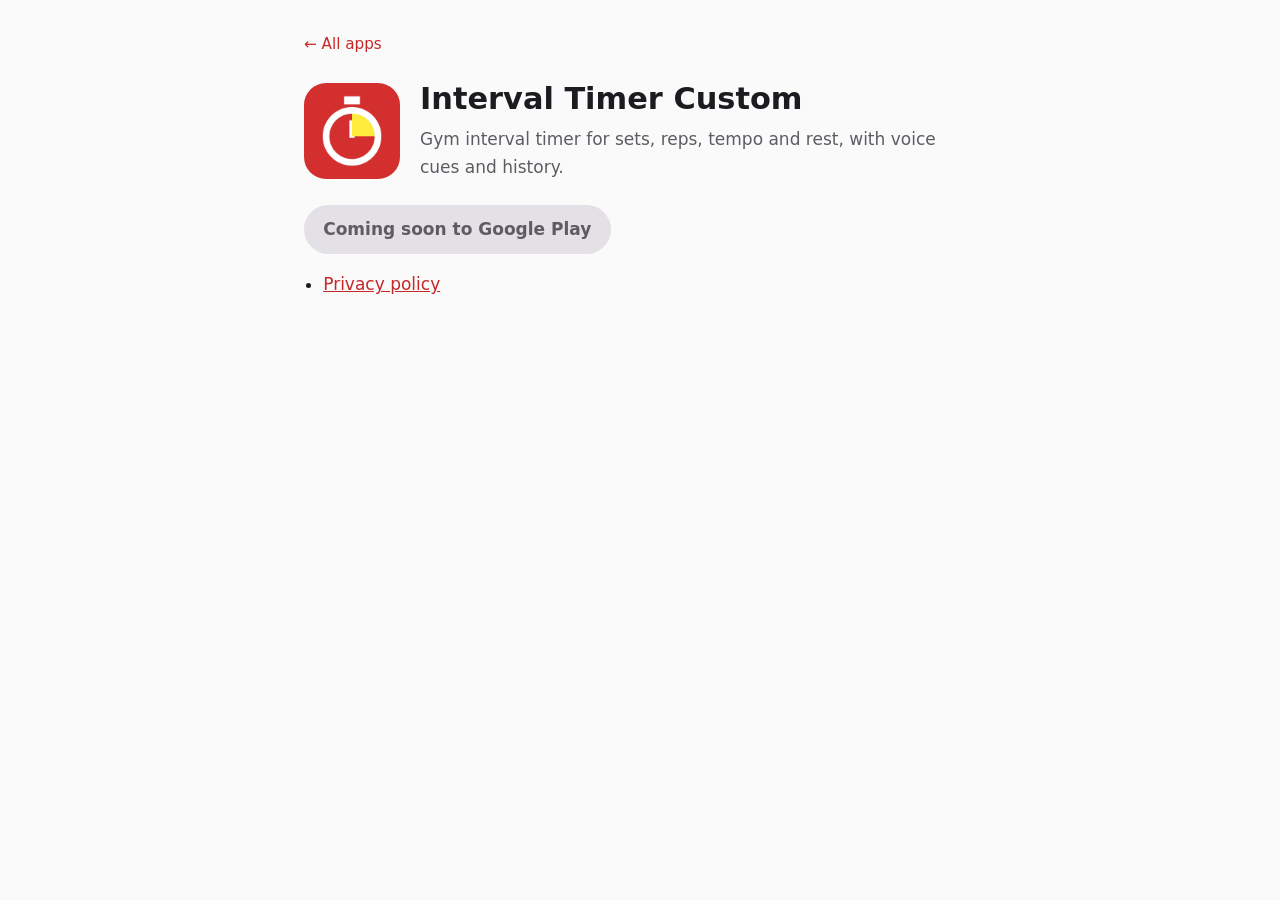
==== interval-timer/index.html @ 65e1c980 "Add apps website with Interval Timer Custom - Static home page, landing page and privacy policy, lig" ====
<!doctype html>
<html lang="en">
<head>
<meta charset="utf-8">
<meta name="viewport" content="width=device-width, initial-scale=1">
<title>Interval Timer Custom</title>
<meta name="description" content="Gym interval timer for sets, reps, tempo and rest, with voice cues and history.">
<link rel="stylesheet" href="../assets/style.css">
<link rel="icon" href="icon.png">
</head>
<body>
<main>
<p class="crumb"><a href="../">&larr; All apps</a></p>
<header class="app-head">
<img src="icon.png" alt="" width="96" height="96">
<div>
<h1>Interval Timer Custom</h1>
<p class="lede">Gym interval timer for sets, reps, tempo and rest, with voice cues and history.</p>
</div>
</header>
<p><span class="button disabled">Coming soon to Google Play</span></p>
<ul class="links">
<li><a href="privacy/">Privacy policy</a></li>
</ul>
</main>
</body>
</html>
---- assets/style.css ----
:root {
  color-scheme: light dark;
  --bg: #fafafa;
  --surface: #ffffff;
  --text: #1c1b1f;
  --muted: #5f5b63;
  --border: #e3e0e6;
  --accent: #c62828;
  --accent-text: #ffffff;
}

@media (prefers-color-scheme: dark) {
  :root {
    --bg: #121113;
    --surface: #1e1c20;
    --text: #ece9ef;
    --muted: #aaa5ae;
    --border: #353238;
    --accent: #ef5350;
    --accent-text: #1a0000;
  }
}

* { box-sizing: border-box; }

html { -webkit-text-size-adjust: 100%; }

body {
  margin: 0;
  background: var(--bg);
  color: var(--text);
  font: 17px/1.6 system-ui, -apple-system, "Segoe UI", Roboto, sans-serif;
  overflow-wrap: break-word;
}

main {
  max-width: 44rem;
  margin: 0 auto;
  padding: 2rem 16px 4rem;
}

a { color: var(--accent); }

h1 { font-size: 1.9rem; line-height: 1.25; margin: 0 0 .5rem; }
h2 { font-size: 1.25rem; margin: 2rem 0 .5rem; }

.lede { color: var(--muted); margin: 0; }

.crumb { margin: 0 0 1.5rem; font-size: .95rem; }
.crumb a { text-decoration: none; }

/* Home page app list */
.apps { list-style: none; padding: 0; margin: 2rem 0 0; display: grid; gap: 12px; }

.app-card {
  display: flex;
  align-items: center;
  gap: 16px;
  padding: 14px;
  background: var(--surface);
  border: 1px solid var(--border);
  border-radius: 16px;
  color: inherit;
  text-decoration: none;
}
.app-card:hover { border-color: var(--accent); }
.app-card img { width: 56px; height: 56px; border-radius: 12px; flex: none; }
.app-card strong { display: block; }
.app-card span span { color: var(--muted); font-size: .95rem; }

/* App landing page */
.app-head { display: flex; align-items: center; gap: 20px; margin-bottom: 1.5rem; }
.app-head img { width: 96px; height: 96px; border-radius: 22px; flex: none; }

@media (max-width: 420px) {
  .app-head { flex-direction: column; align-items: flex-start; }
}

.button {
  display: inline-block;
  padding: .7rem 1.2rem;
  border-radius: 999px;
  background: var(--accent);
  color: var(--accent-text);
  font-weight: 600;
  text-decoration: none;
}
.button.disabled { background: var(--border); color: var(--muted); }

.links { padding-left: 1.2rem; }

/* Privacy policy */
article h1 { margin-bottom: 1rem; }
article li { margin: .3rem 0; }
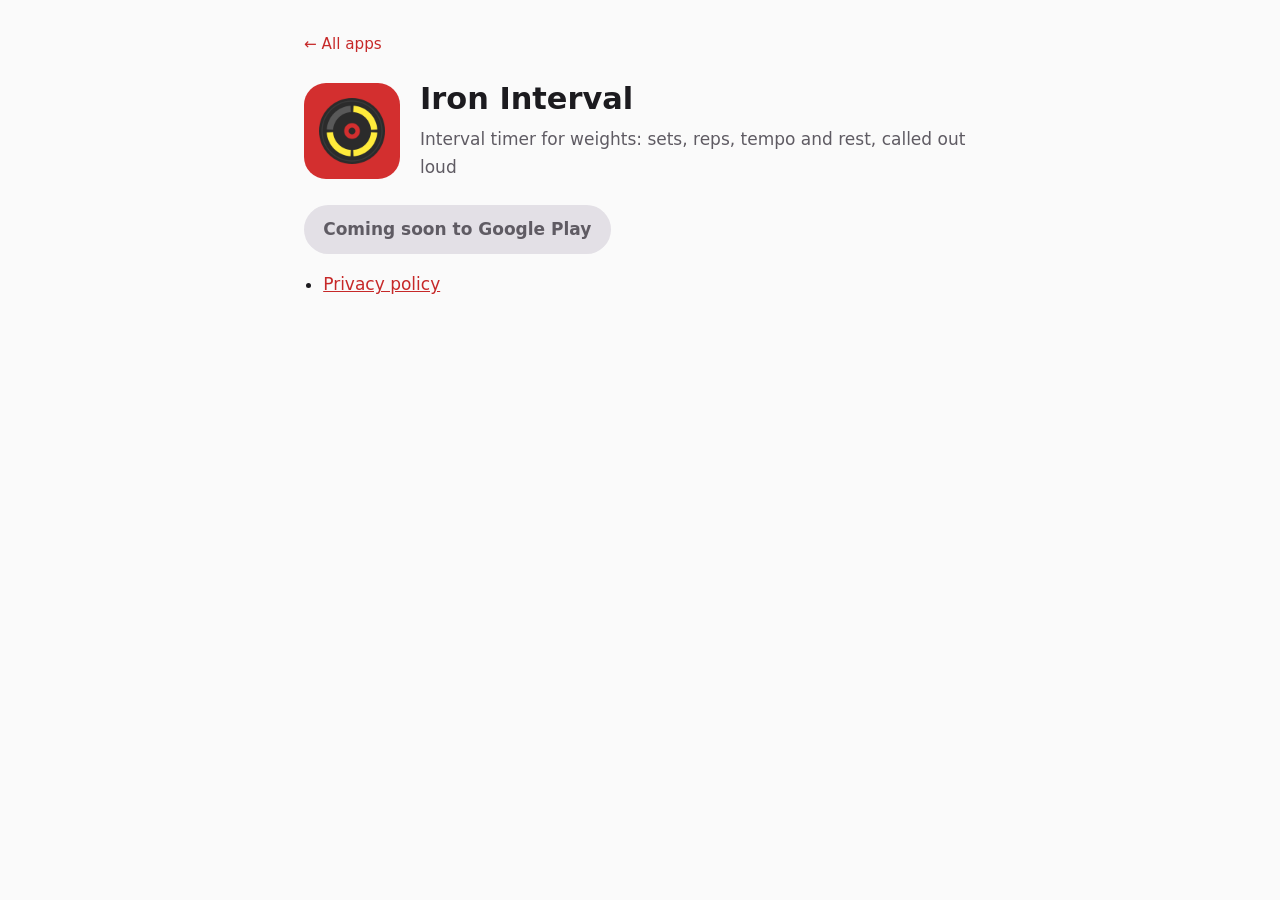
==== commit 6dcb9942: "Rename Interval Timer Custom to Iron Interval - New name, short description, icon and privacy policy" ====
--- a/interval-timer/index.html
+++ b/interval-timer/index.html
@@ -3,8 +3,8 @@
 <head>
 <meta charset="utf-8">
 <meta name="viewport" content="width=device-width, initial-scale=1">
-<title>Interval Timer Custom</title>
-<meta name="description" content="Gym interval timer for sets, reps, tempo and rest, with voice cues and history.">
+<title>Iron Interval</title>
+<meta name="description" content="Interval timer for weights: sets, reps, tempo and rest, called out loud">
 <link rel="stylesheet" href="../assets/style.css">
 <link rel="icon" href="icon.png">
 </head>
@@ -14,8 +14,8 @@
 <header class="app-head">
 <img src="icon.png" alt="" width="96" height="96">
 <div>
-<h1>Interval Timer Custom</h1>
-<p class="lede">Gym interval timer for sets, reps, tempo and rest, with voice cues and history.</p>
+<h1>Iron Interval</h1>
+<p class="lede">Interval timer for weights: sets, reps, tempo and rest, called out loud</p>
 </div>
 </header>
 <p><span class="button disabled">Coming soon to Google Play</span></p>
